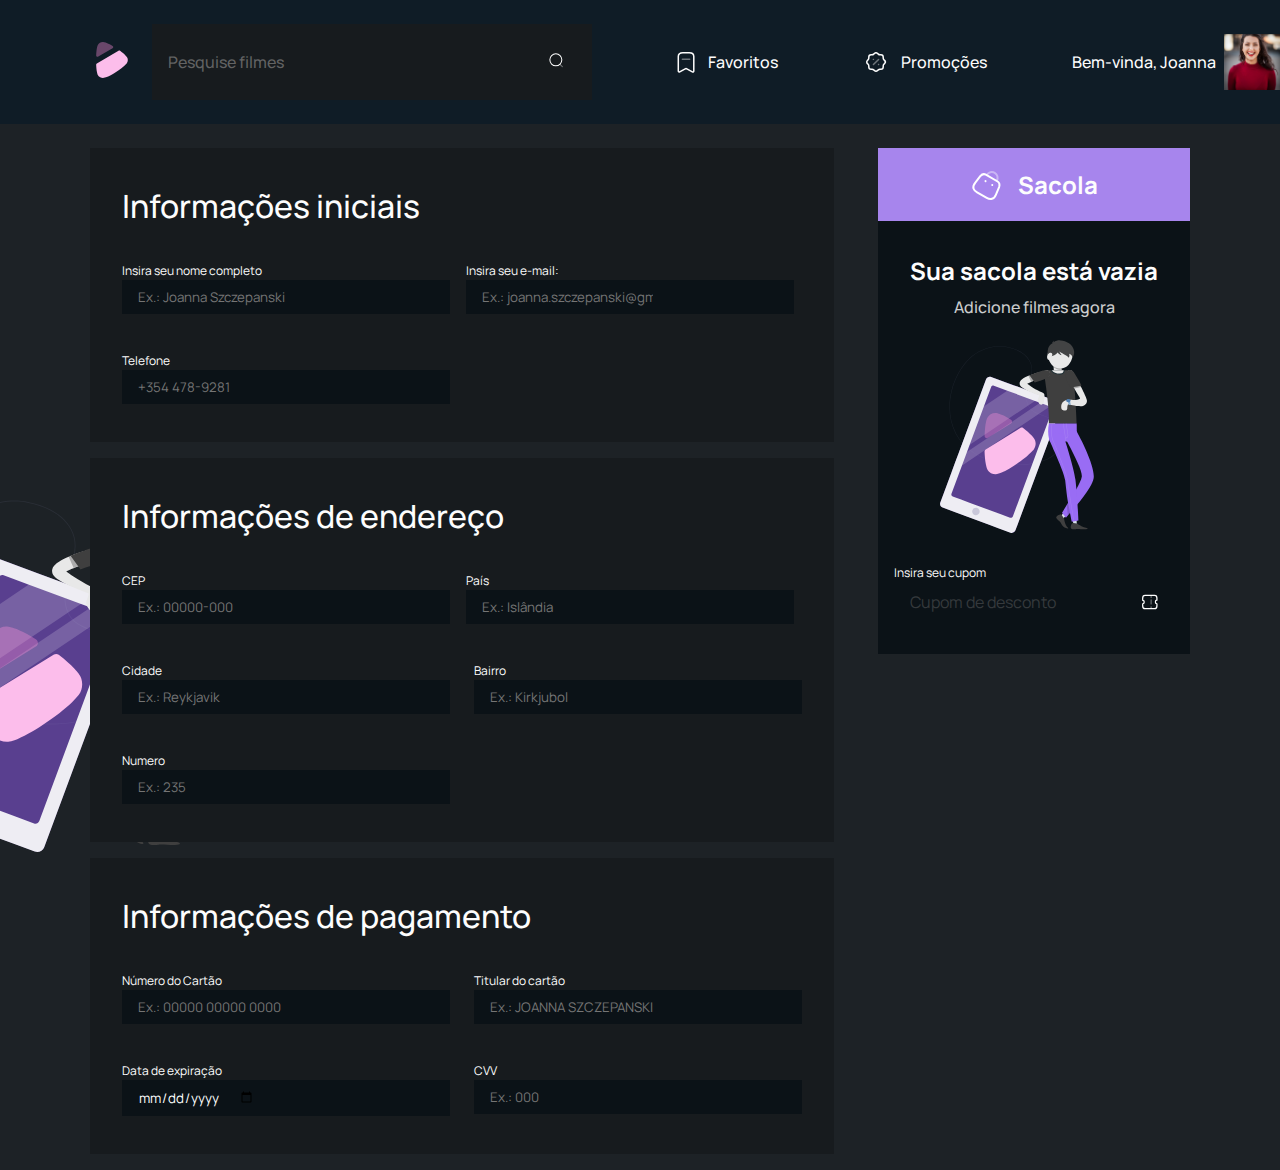
==== cadastro.html @ dea57fe6 "New commit. New styles and pages were added." ====
<!DOCTYPE html>
<html lang="en">
<head>
    <meta charset="UTF-8">
    <meta name="viewport" content="width=device-width, initial-scale=1.0">
    <link rel="icon" href="./images/favicon.svg">
    <link rel="stylesheet" href="./styles/main.css">
    <link rel="stylesheet" href="./styles/cadastro.css">
    <title>Cúbicos - Página de Cadastro</title>
</head>
<body>
    <header>
        <div class="menu-logo">
            <img class="logo" src="./images/logo.svg" alt="logo">
        </div>
        <nav>
            <div class="pesquisa">
                <input type="text" placeholder="Pesquise filmes">
                <button type="button"><img src="./images/lupa.svg" alt="lupa"></button>
            </div>
            <button class="fav">
                <img src="./images/Bookmark.svg" alt="">
                <span>Favoritos</span>
            </button>
            <button class="prom">
                <img src="./images/Discount.svg" alt="">
                <span>Promoções</span>
            </button>
            <button class="perfil">
                <span>Bem-vinda, Joanna</span>
                <img src="./images/perfil.jpg" alt="foto perfil">
            </button>
        </nav>
    </header>
    <!--Corpo-->
    <div class="corpo">
        <main class="forms">
            <form class="iniciais">
                <h2>Informações iniciais</h2>
                <div>
                <label for="name">
                    Insira seu nome completo <br>
                    <div>
                        <input type="text" id="name" placeholder="Ex.: Joanna Szczepanski">
                    </div>
                </label>
                <br>
                <label for="mail">
                    Insira seu e-mail: <br>
                    <div>
                        <input type="email" placeholder="Ex.: joanna.szczepanski@gmail.com">
                    </div>
                </label>
                <br>
                <label for="phone">
                    Telefone <br>
                    <div>
                        <input inputmode="tel" id="phone" placeholder="+354 478-9281">
                    </div>
                </label>
            </div>
            </form>


            <form class="endereço">
                <h2>Informações de endereço</h2>
                <div>
                    <label for="cep">
                        CEP <br>
                        <div>
                            <input inputmode="numeric" id="cep" placeholder="Ex.: 00000-000">
                        </div>
                    </label>
                    <br>
                    <label for="country">
                        País <br>
                        <div>
                            <input id="country" type="text" placeholder="Ex.: Islândia">
                        </div>
                    </label>
                    <br>
                    <label for="city">
                        Cidade <br>
                        <div>
                            <input type="text" id="city" placeholder="Ex.: Reykjavik">
                        </div>
                    </label>
                    <label for="neighborhood">
                        Bairro <br>
                        <div>
                            <input type="text" id="neighborhood" placeholder="Ex.: Kirkjubol">
                        </div>
                    </label>
                    <label for="num">
                        Numero <br>
                        <div>
                            <input inputmode="numeric" id="num" placeholder="Ex.: 235">
                        </div>
                    </label>
                </div>
            </form>
            <form class="pagamento">
                <h2>Informações de pagamento</h2>
                <div>
                    <label for="creditcard">
                        Número do Cartão <br>
                        <div>
                            <input inputmode="numeric" id="creditcard" placeholder="Ex.: 00000 00000 0000">
                        </div>
                    </label>
                    <label for="namecard">
                        Titular do cartão <br>
                        <div>
                            <input inputmode="numeric" id="namecard" placeholder="Ex.: JOANNA SZCZEPANSKI">
                        </div>
                    </label>
                    <label for="date">
                        Data de expiração <br>
                        <div>
                            <input type="date" id="date" placeholder="Ex.: MM/AAAA">
                        </div>
                    </label>
                    <label for="CVV">
                        CVV <br>
                        <div>
                            <input inputmode="numeric" id="CVV" placeholder="Ex.: 000">
                        </div>
                    </label>
                </div>
            </form>

        </main>
        
        <div class="sidenav">
            <div class="sacola">
                <img src="./images/Bag.svg" alt="">
                <span>Sacola</span>
            </div>
            <div class="resto">
                <h3>Sua sacola está vazia</h3>
                <p>Adicione filmes agora</p>
                <div class="img-container">
                    <img src="./images/Social Media.svg" alt="">
                </div>
                <h5>Insira seu cupom</h5>
                <label for="ticket">
                    <input id="ticket" name="ticket" type="text" placeholder="Cupom de desconto">
                    <img src="./images/Ticket.svg" alt="">
                </label>
            </div>
        </div>
    </div>
    
</body>
</html>
---- styles/main.css ----
@import url('https://fonts.googleapis.com/css2?family=Manrope:wght@200;300;400;500;600;700;800&display=swap');
@import url('https://fonts.googleapis.com/css2?family=Quantico:ital,wght@0,400;0,700;1,400;1,700&display=swap');


*{
    margin: 0;
    padding: 0;
    border: 0;
    box-sizing: border-box;
    font-family: 'Manrope', sans-serif;
}

body {
    min-height: 100vh;
    font-family: 'Manrope', sans-serif;
    background-color: #1D2226;
}

/*Estilizando o cabeçalho*/
header {
    display: flex;
    align-items: center;
    position: sticky;
    top: 0;
    z-index: 100;
    padding: 1.5rem 0 1.5rem 2rem;
    background-color: #0F1C26;
    margin-bottom: 1.5rem;
    flex-wrap: wrap;

}

header .menu-logo {
    margin-left: 4rem;
    margin-right: 1.5rem;
}

header nav {
    flex: 1;
    display: flex;
    align-items: center;
    justify-content: space-between;
    max-width: 1250px;
    flex-wrap: wrap;
}
nav .pesquisa {

    display: flex;
    justify-content: space-between;
    align-items: center;
    flex-wrap: wrap;
    width: 440px;
    padding: 1rem;
    background: #171B1E;
}

header nav .pesquisa input {
    font-weight: 500;
    font-size: 1rem;    
    line-height: 150%;
    color: #FDFDFD;
    opacity: 0.8;
    background: #171B1E;
}

nav .pesquisa button{
    background-color: #171B1E;
    padding: 0.5rem;
}
nav .pesquisa button img {
    object-fit: cover;
    width: 1.5rem;
    height: 1.5rem;
}
header nav .fav,
header nav .prom,
header nav .perfil {
    display: flex;
    align-items: center;
    background-color: #0F1C26;
}

header nav .fav span,
header nav .prom span,
header nav .perfil span {
    font-style: normal;
    font-weight: 500;
    font-size: 1rem;
    line-height: 150%;
    color: #FDFDFD;
}

header nav .fav img,
header nav .prom img {
    margin-right: .8rem;
}

header nav .perfil img {
    margin-left: .5rem;
    object-fit: cover;
    width: 56px;
    height: 56px;
}


/*Cupom*/
article{
    margin-bottom: 2.5rem;
}

.cupom {

    display: flex;

    background-repeat: no-repeat;
    background-size: contain;/*Posicionamento da imagem dentro do container*/

    background-image: url(/images/background-cupom.svg);

}
.cupom .esquerda {
    flex: 1;
    display: flex;
    flex-direction: column;
    padding: 1rem 1.5rem;

}
.cupom .esquerda h2 {
    font-family: 'Quantico';
    font-style: normal;
    font-weight: normal;
    font-size: 40px;
    line-height: 150%;
    color: #0F0915;
    opacity: 0.8;
}
.cupom .esquerda h4 {
    display: flex;

    align-items: center;

    font-family: 'Quantico';
    font-style: normal;
    font-weight: normal;
    font-size: 1rem;
    line-height: 150%;
    color: #0F0915;

    opacity: 0.8;
}

.cupom .esquerda h4 img {
    margin-right: 8px;
}

.cupom span {
    align-self: center;
    opacity: 0.2;
    border: 1px solid #F294D8;
    height: 46px;
    transform: rotate(180deg);
}
.cupom .direita {
    position: relative;
    flex: 1;
    display: flex;
    justify-content: space-between;

    padding: 1.5rem 0;
}
.cupom .direita > img {
    align-self: flex-end;
    position: absolute;
    top: -45px;
    left: 45%;
}
.cupom .direita .info {
    flex: 1;
    display: flex;
    flex-direction: column;
    padding: 0 1.5rem
}
.cupom .direita .info h3 {

    font-size: 1.5rem;
    line-height: 150%;
    color: #0F0915;
    opacity: 0.8;
    margin-bottom: 16px;
}
.cupom .direita .info h4 {
    
    display: flex;

    align-items: center;


    font-size: 16px;
    line-height: 150%;
    color: #0F0915;

    opacity: 0.8;
}

.cupom .direita h4 img {
    margin-right: 10px;
}

/*Corpo da página*/
.corpo {
    display: flex;
    justify-content: space-between;

    max-width: 1300px;
    margin: 0 auto;
}
.conteudo {
    max-width: 937px;
}
.top-filmes {
    display: flex;
    flex-direction: column;
}

.top-filmes h2{
    align-self: flex-start;
    font-family: 'Manrope';
    font-style: normal;
    font-weight: bold;
    font-size: 1.5rem;
    line-height: 150%;
    color: #FDFDFD;

    margin-bottom: 1rem;
}
.cards-top {

    flex: 1;
    width: 100%;
    display: flex;
    align-items: center;
    justify-content: space-between;
}

.top-card {

    height: 300px;
    width: 170px;
    flex: 1;

    opacity: 0.8;
}
.top-card + .top-card {
    margin-left: 1.5rem;
}
.top-card .nota {
    display: flex;
    justify-content: flex-end;
}

.top-card footer {

    display: flex;
    justify-content: space-between;
    background: #A785ED;
    padding: 0.25rem 0.5rem;
    margin: 0.5rem 0.5rem 0.375rem 0.5rem;
    color: #EEE6FF;

    font-family: 'Manrope';
    font-style: normal;
    font-weight: bold;
    font-size: 12px;
    line-height: 150%;
}
/*Filmes*/

.lista-filmes {
    display: flex;
    flex-direction: column;

}
.lista-filmes h2 {
    

    font-style: normal;
    font-weight: bold;
    font-size: 1.5rem;
    line-height: 150%;
    color: #FDFDFD;
    margin-bottom: 1rem;
}
.botoes-filtro {

    display: flex;
    justify-content: space-between;
    margin-bottom: 1.5rem;
}

.botoes-filtro button {
    
    background-color:  #E5E5E5;
    /*background: rgba(225, 131, 200, 0.2);*/
    /*border: 2px solid #E183C8;*/

    border: 2px solid #FFFFFF;
    width: 170px;
    padding: 0.5rem; 

    flex-grow: 1;
    border: 2px solid #4A4E51;
    background-color: transparent;
    color:  #4A4E51;
    padding: 8px;
    font-weight: 600;
    font-size: 16px;
    max-width: 170px;

}

.filmes {

    display: flex;
    align-items: center;
    flex-wrap: wrap;
}

.filme {
    flex-wrap: wrap;
    height: 300px;
    width: 168px;
    margin-right: 1.5rem;
    opacity: 0.8;
}
.filme:nth-child(5n){
    margin-right: 0;
}

.filme .nota {
    display: flex;
    justify-content: flex-end;
}

.filme footer {

    display: flex;
    justify-content: space-between;
    background: #A785ED;
    padding: 0.25rem 0.5rem;
    margin: 0.5rem 0.5rem 0.375rem 0.5rem;
    color: #EEE6FF;

    font-family: 'Manrope';
    font-style: normal;
    font-weight: bold;
    font-size: 12px;
    line-height: 150%;
}

/*Barra lateral*/
.sidenav{
    flex: 1;
    max-width: 312px;

}
.sidenav .sacola {
    display: flex;
    justify-content: center;
    align-items: center;
    background: linear-gradient(0deg, #A785ED, #A785ED), #C4C4C4;
    padding: 18px;
}

.sidenav .sacola span {

    font-style: normal;
    font-weight: bold;
    font-size: 1.5rem;
    line-height: 150%;
    text-align: center;
    margin-left: 12px;
    color: #FDFDFD;
}

.sidenav .resto {
    display: flex;
    flex-direction: column;

    padding: 2rem 1rem;
    
    background: #0B1217;
}

.sidenav .resto h3{

    align-self: center;
    font-weight: bold;
    font-size: 1.5rem;
    line-height: 150%;  

    color: #FDFDFD;
    margin-bottom: 6px;
}

.sidenav .resto > p {


    font-weight: 500;
    font-size: 16px;
    line-height: 150%;
    text-align: center;
    color: #FDFDFD;

    opacity: 0.8;
}

.sidenav .resto h5 {
    text-align: left;
    font-style: normal;
    font-weight: normal;
    font-size: 12px;
    line-height: 150%;
    color: #FDFDFD;
}

.sidenav .resto label {
    display: flex;
    align-items: center;
    justify-content: space-between;
    background: #0B1217;
    padding: .5rem 1rem;
}

.sidenav .resto label input {
    background: #0B1217;

    font-size: 1rem;
    line-height: 150%;
    color: #FDFDFD;
    opacity: 0.4;
}
---- styles/cadastro.css ----
body {
    background-image: url(/images/background-media.svg);
    background-repeat: no-repeat;

    background-position: left;
    background-position-y: 450px;

}
.corpo {
    max-width: 1100px;
    margin: 0 auto;
}

 .forms form {


    padding: 34px 32px 0;
    display: flex;
    flex-direction: column;
    justify-content: space-between;
    width: 744px;

    margin-bottom: 1rem;

    background: #171B1E;

}
.forms form > h2 {

    font-weight: 500;
    font-size: 32px;
    line-height: 150%;

    color: #FDFDFD;
    margin-bottom: 2rem;
}
.forms form div {

    display: flex;
    justify-content: space-between;
    flex-wrap: wrap;
}

.forms form div label {
    font-size: 12px;
    line-height: 150%;
    color: #FDFDFD;
    margin-bottom: 38px;
}

.forms form div label div {
    flex: 1;
    display: flex;
    width: 328px;
    padding: 0.5rem 1rem;
    background: #0B1217;

}

.forms form div label input {
    background: #0B1217;
    color: white;
}

.forms form div label div:hover{
    background: #0B1217;
    border: 1px solid #8C8C8C;
}

.forms form div label div:focus input{

    border: 1px solid #FDFDFD;
}
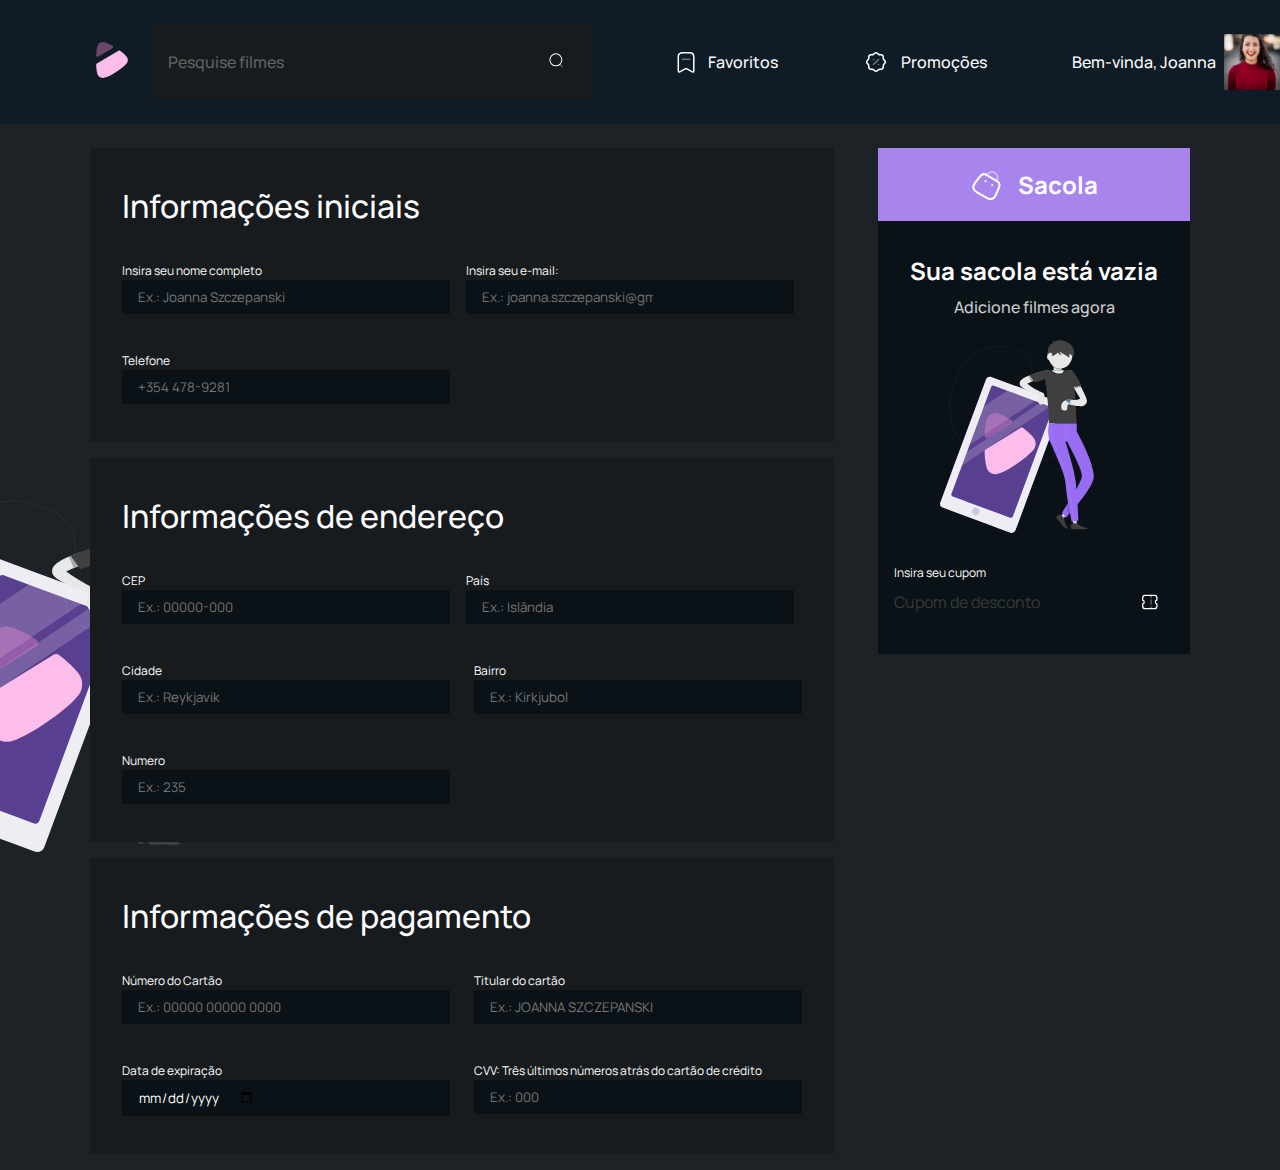
==== commit d96d1b76: "New commit. Almost done. Missing a few style properties and some logic." ====
--- a/cadastro.html
+++ b/cadastro.html
@@ -121,7 +121,7 @@
                         </div>
                     </label>
                     <label for="CVV">
-                        CVV <br>
+                        CVV: Três últimos números atrás do cartão de crédito<br>
                         <div>
                             <input inputmode="numeric" id="CVV" placeholder="Ex.: 000">
                         </div>
@@ -150,6 +150,7 @@
             </div>
         </div>
     </div>
+    <script src="/scripts/scripts.js"></script>
     
 </body>
 </html>--- a/styles/main.css
+++ b/styles/main.css
@@ -8,6 +8,9 @@
     border: 0;
     box-sizing: border-box;
     font-family: 'Manrope', sans-serif;
+}
+ul li {
+    list-style-type: none;
 }
 
 body {
@@ -63,6 +66,14 @@
     background: #171B1E;
 }
 
+
+header nav .pesquisa:hover {
+    border: 1px solid #8C8C8C;
+}
+header nav .pesquisa:focus input{
+    border: 1px solid #FDFDFD;
+}
+
 nav .pesquisa button{
     background-color: #171B1E;
     padding: 0.5rem;
@@ -114,7 +125,7 @@
 
     background-repeat: no-repeat;
     background-size: contain;/*Posicionamento da imagem dentro do container*/
-
+    cursor: pointer;
     background-image: url(/images/background-cupom.svg);
 
 }
@@ -153,7 +164,7 @@
     margin-right: 8px;
 }
 
-.cupom span {
+.cupom > span {
     align-self: center;
     opacity: 0.2;
     border: 1px solid #F294D8;
@@ -189,21 +200,26 @@
     margin-bottom: 16px;
 }
 .cupom .direita .info h4 {
-    
-    display: flex;
-
-    align-items: center;
-
-
-    font-size: 16px;
-    line-height: 150%;
-    color: #0F0915;
-
-    opacity: 0.8;
-}
-
-.cupom .direita h4 img {
+    display: flex;
+    align-items: center;
+
+}
+
+.cupom .direita .info h4 img {
     margin-right: 10px;
+}
+.cupom .direita .info h4 span {
+    font-family: 'Quantico';
+    font-style: normal;
+    font-weight: normal;
+    font-size: 1rem;
+    line-height: 150%;
+
+/* identical to box height, or 24px */
+
+color: #0F0915;
+
+opacity: 0.8;
 }
 
 /*Corpo da página*/
@@ -220,12 +236,11 @@
 .top-filmes {
     display: flex;
     flex-direction: column;
+    margin-bottom: 2.5rem;
 }
 
 .top-filmes h2{
-    align-self: flex-start;
-    font-family: 'Manrope';
-    font-style: normal;
+
     font-weight: bold;
     font-size: 1.5rem;
     line-height: 150%;
@@ -234,9 +249,8 @@
     margin-bottom: 1rem;
 }
 .cards-top {
-
-    flex: 1;
-    width: 100%;
+    flex: 1;
+
     display: flex;
     align-items: center;
     justify-content: space-between;
@@ -244,21 +258,69 @@
 
 .top-card {
 
-    height: 300px;
-    width: 170px;
-    flex: 1;
-
-    opacity: 0.8;
-}
+    width: 168px;
+    flex: 1;
+}
+
+.card-content {
+    height: 270px;
+    width: 169px;
+    background-position: center;
+    flex: 1;
+    display:flex;
+    flex-direction: column;
+    background: rgba(0, 0, 0, 0.4);
+    cursor: pointer;
+}
+
+.card-content:hover {
+    background:rgba(0, 0, 0, 0.8);
+    transition: 400ms;
+}
+
+
 .top-card + .top-card {
     margin-left: 1.5rem;
 }
-.top-card .nota {
-    display: flex;
-    justify-content: flex-end;
-}
-
-.top-card footer {
+.top-card .card-content .estrela {
+    flex:1;
+    margin-top: 9px;
+    margin-left: 6px;
+}
+
+.top-card .card-content div {
+    display: flex;
+    justify-content: space-between;
+    align-items: center;
+
+    padding: 0 0.5rem 0 0;
+
+}
+
+ .top-card .card-content div .nota {
+
+    text-align: right;
+    font-weight: bold;
+    font-size: 12px;
+    width: 150px;
+    line-height: 150%;
+    color: #FBCD6E;
+} 
+
+.top-card .card-content div .titulo {
+
+    padding-left: 0.5rem;
+    font-weight: bold;
+    font-size: 16px;
+    line-height: 150%;
+    color: #FDFDFD;
+}
+
+.top-card .card-content .nota  span:first-child {
+    margin-right: 6px;
+}
+
+.top-card .card-content footer {
 
     display: flex;
     justify-content: space-between;
@@ -267,8 +329,7 @@
     margin: 0.5rem 0.5rem 0.375rem 0.5rem;
     color: #EEE6FF;
 
-    font-family: 'Manrope';
-    font-style: normal;
+
     font-weight: bold;
     font-size: 12px;
     line-height: 150%;
@@ -282,8 +343,6 @@
 }
 .lista-filmes h2 {
     
-
-    font-style: normal;
     font-weight: bold;
     font-size: 1.5rem;
     line-height: 150%;
@@ -308,40 +367,107 @@
     padding: 0.5rem; 
 
     flex-grow: 1;
-    border: 2px solid #4A4E51;
-    background-color: transparent;
+    background: rgba(225, 131, 200, 0.2);
+    border: 2px solid #E183C8;
     color:  #4A4E51;
     padding: 8px;
     font-weight: 600;
     font-size: 16px;
     max-width: 170px;
-
-}
-
+    color: #E183C8;
+    cursor: pointer;
+
+}
+
+.botoes-filtro button:hover {
+    background: none;
+    border: 2px solid #E183C8; 
+    transition: 400ms; 
+}
+
+.botoes-filtro button:focus{
+    background: none;
+    border: 2px solid #A785ED;
+    color: #A785ED;
+    transition: 400ms; 
+}
+
+.botoes-filtro .active {
+    background: none;
+    border: 2px solid #A785ED;
+    color: #A785ED;
+    transition: 400ms; 
+}
+/*Seção de filmes*/
 .filmes {
-
-    display: flex;
-    align-items: center;
+    flex: 1;
     flex-wrap: wrap;
+    display: flex;
+    align-items: center;
+    justify-content: space-between;
 }
 
 .filme {
-    flex-wrap: wrap;
-    height: 300px;
+
     width: 168px;
-    margin-right: 1.5rem;
-    opacity: 0.8;
-}
-.filme:nth-child(5n){
-    margin-right: 0;
-}
-
-.filme .nota {
-    display: flex;
-    justify-content: flex-end;
-}
-
-.filme footer {
+    margin-bottom: 1.5rem;
+
+}
+.filme .card-content {
+    height: 270px;
+    width: 168px;
+    flex: 1;
+    display:flex;
+    flex-direction: column;
+    background: rgba(0, 0, 0, 0.4);
+    cursor: pointer;
+}
+
+.filme .card-content:hover {
+    background: rgba(0, 0, 0, 0.8);
+    transition: 400ms;
+}
+
+
+.filme .card-content .estrela {
+    flex:1;
+    margin-top: 9px;
+    margin-left: 6px;
+}
+
+.filme .card-content div {
+    display: flex;
+    justify-content: space-between;
+    align-items: center;
+
+    padding: 0 0.5rem 0 0;
+
+}
+
+ .filme .card-content div .nota {
+
+    text-align: right;
+    font-weight: bold;
+    font-size: 12px;
+    width: 60px;
+    line-height: 150%;
+    color: #FBCD6E;
+} 
+
+.filme .card-content div .titulo {
+
+    padding-left: 0.5rem;
+    font-weight: bold;
+    font-size: 16px;
+    line-height: 150%;
+    color: #FDFDFD;
+}
+
+.filme .card-content .nota  span:first-child {
+    margin-right: 6px;
+}
+
+.filme .card-content footer {
 
     display: flex;
     justify-content: space-between;
@@ -350,11 +476,17 @@
     margin: 0.5rem 0.5rem 0.375rem 0.5rem;
     color: #EEE6FF;
 
-    font-family: 'Manrope';
-    font-style: normal;
+
     font-weight: bold;
     font-size: 12px;
     line-height: 150%;
+}
+
+.filme .card-content footer:hover {
+    
+    background: linear-gradient(0deg, rgba(46, 46, 46, 0.45), rgba(46, 46, 46, 0.45)), #A785ED;
+
+    color: #EEE6FF;
 }
 
 /*Barra lateral*/
@@ -428,7 +560,7 @@
     align-items: center;
     justify-content: space-between;
     background: #0B1217;
-    padding: .5rem 1rem;
+    padding: .5rem 1rem .5rem 0;
 }
 
 .sidenav .resto label input {
@@ -440,7 +572,71 @@
     opacity: 0.4;
 }
 
-
-
-
-
+/*Ao criar a sacola de compras*/
+.resto div > .item {
+
+    display: flex;
+
+    justify-content: space-between;
+
+    color: white;
+    margin-bottom: 10px;
+}
+
+.resto div > .item .dados {
+    display: flex;
+    align-items: center;
+    max-width: 180px;
+}
+
+.resto div > .item .dados div + div {
+    margin-left: 13px;
+}
+.resto div > .item .dados div p + p{
+    margin-top: 8px;
+}
+.resto div > .item .dados img{
+    width: 50px;
+    height: 70px;
+    object-fit: cover;
+}
+
+.resto div > .item .opt {
+    display: flex;
+    align-items: center;
+    max-width: 86px;
+    flex: 1;
+    justify-content: space-between;
+}
+.resto div > .item .opt button {
+    background: linear-gradient(0deg, rgba(0, 0, 0, 0.37), rgba(0, 0, 0, 0.37));
+backdrop-filter: blur(15px);
+}
+
+.resto > div > button {
+    text-align: center;
+    background: #E25EBF;
+    width: 280px;
+    padding: 1rem;
+
+    font-weight: bold;
+    font-size: 16px;
+    line-height: 150%;
+    
+    cursor: pointer;
+    
+    color: #FDFDFD;
+}
+
+.resto > div > button:hover{
+    background: linear-gradient(0deg, rgba(225, 123, 123, 0.45), rgba(225, 123, 123, 0.45)), #FFB6EB;
+box-shadow: 0px 16px 24px -12px rgba(226, 94, 191, 0.16);
+transition: 400ms;
+}
+.resto > div > button:active{
+    background: linear-gradient(0deg, rgba(225, 123, 123, 0.6), rgba(225, 123, 123, 0.6)), #FFB6EB;
+    box-shadow: 0px 16px 24px -12px rgba(226, 94, 191, 0.5);
+}
+
+
+
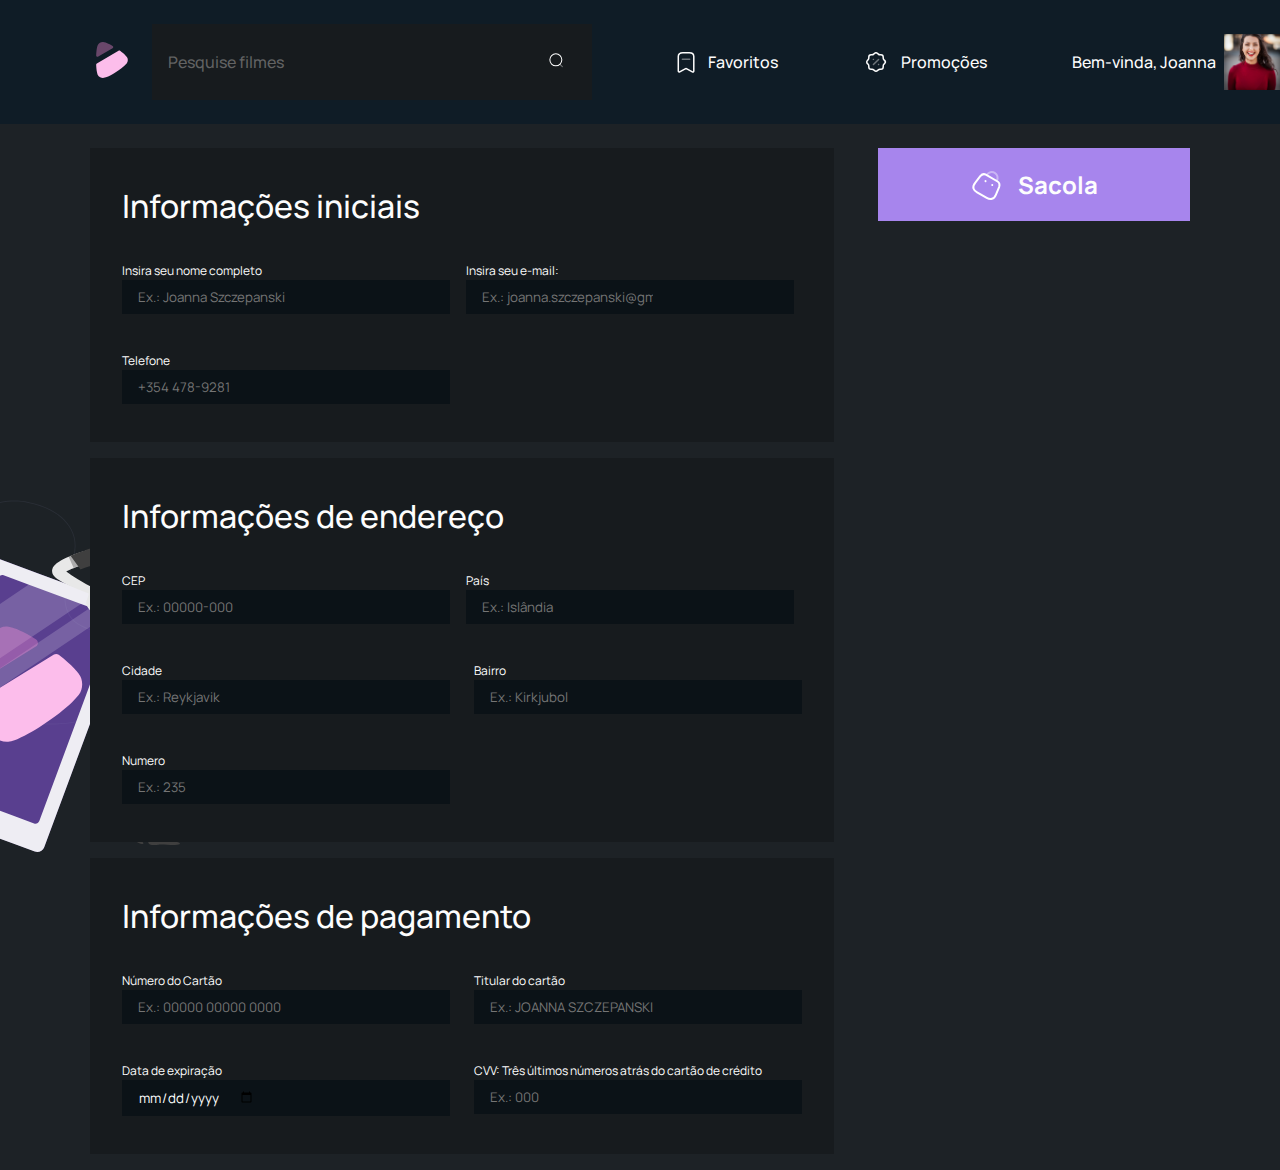
==== commit 27ef84d5: "New commit. New functionalities were added" ====
--- a/cadastro.html
+++ b/cadastro.html
@@ -136,7 +136,7 @@
                 <img src="./images/Bag.svg" alt="">
                 <span>Sacola</span>
             </div>
-            <div class="resto">
+            <!-- <div class="resto">
                 <h3>Sua sacola está vazia</h3>
                 <p>Adicione filmes agora</p>
                 <div class="img-container">
@@ -147,10 +147,10 @@
                     <input id="ticket" name="ticket" type="text" placeholder="Cupom de desconto">
                     <img src="./images/Ticket.svg" alt="">
                 </label>
-            </div>
+            </div> -->
         </div>
     </div>
-    <script src="/scripts/scripts.js"></script>
+    <script src="/scripts/scripts-cadastro.js"></script>
     
 </body>
 </html>--- a/styles/main.css
+++ b/styles/main.css
@@ -610,10 +610,22 @@
 }
 .resto div > .item .opt button {
     background: linear-gradient(0deg, rgba(0, 0, 0, 0.37), rgba(0, 0, 0, 0.37));
+    backdrop-filter: blur(15px);
+    cursor: pointer;
+}
+
+.resto div > .item .opt button:hover {
+    background: linear-gradient(0deg, rgba(107, 107, 107, 0.37), rgba(107, 107, 107, 0.37));
+    backdrop-filter: blur(15px);
+}
+.resto div > .item .opt button:active {
+background: linear-gradient(0deg, rgba(191, 191, 191, 0.37), rgba(191, 191, 191, 0.37));
 backdrop-filter: blur(15px);
 }
 
 .resto > div > button {
+    display: flex;
+    justify-content: space-between;
     text-align: center;
     background: #E25EBF;
     width: 280px;
--- a/styles/cadastro.css
+++ b/styles/cadastro.css
@@ -67,7 +67,66 @@
     border: 1px solid #8C8C8C;
 }
 
-.forms form div label div:focus input{
+.forms form div label div input:focus{
 
     border: 1px solid #FDFDFD;
-}+}
+
+.sidenav .resto {
+    display: flex;
+    flex-direction: column;
+
+    padding: 2rem 1rem;
+    
+    background: #0B1217;
+}
+
+.sidenav .resto h3{
+
+    align-self: center;
+    font-weight: bold;
+    font-size: 1.5rem;
+    line-height: 150%;  
+
+    color: #FDFDFD;
+    margin-bottom: 6px;
+}
+
+.sidenav .resto > p {
+
+
+    font-weight: 500;
+    font-size: 16px;
+    line-height: 150%;
+    text-align: center;
+    color: #FDFDFD;
+
+    opacity: 0.8;
+}
+
+.sidenav .resto h5 {
+    text-align: left;
+    font-style: normal;
+    font-weight: normal;
+    font-size: 12px;
+    line-height: 150%;
+    color: #FDFDFD;
+}
+
+.sidenav .resto label {
+    display: flex;
+    align-items: center;
+    justify-content: space-between;
+    background: #0B1217;
+    padding: .5rem 1rem .5rem 0;
+}
+
+.sidenav .resto label input {
+    background: #0B1217;
+
+    font-size: 1rem;
+    line-height: 150%;
+    color: #FDFDFD;
+    opacity: 0.4;
+}
+
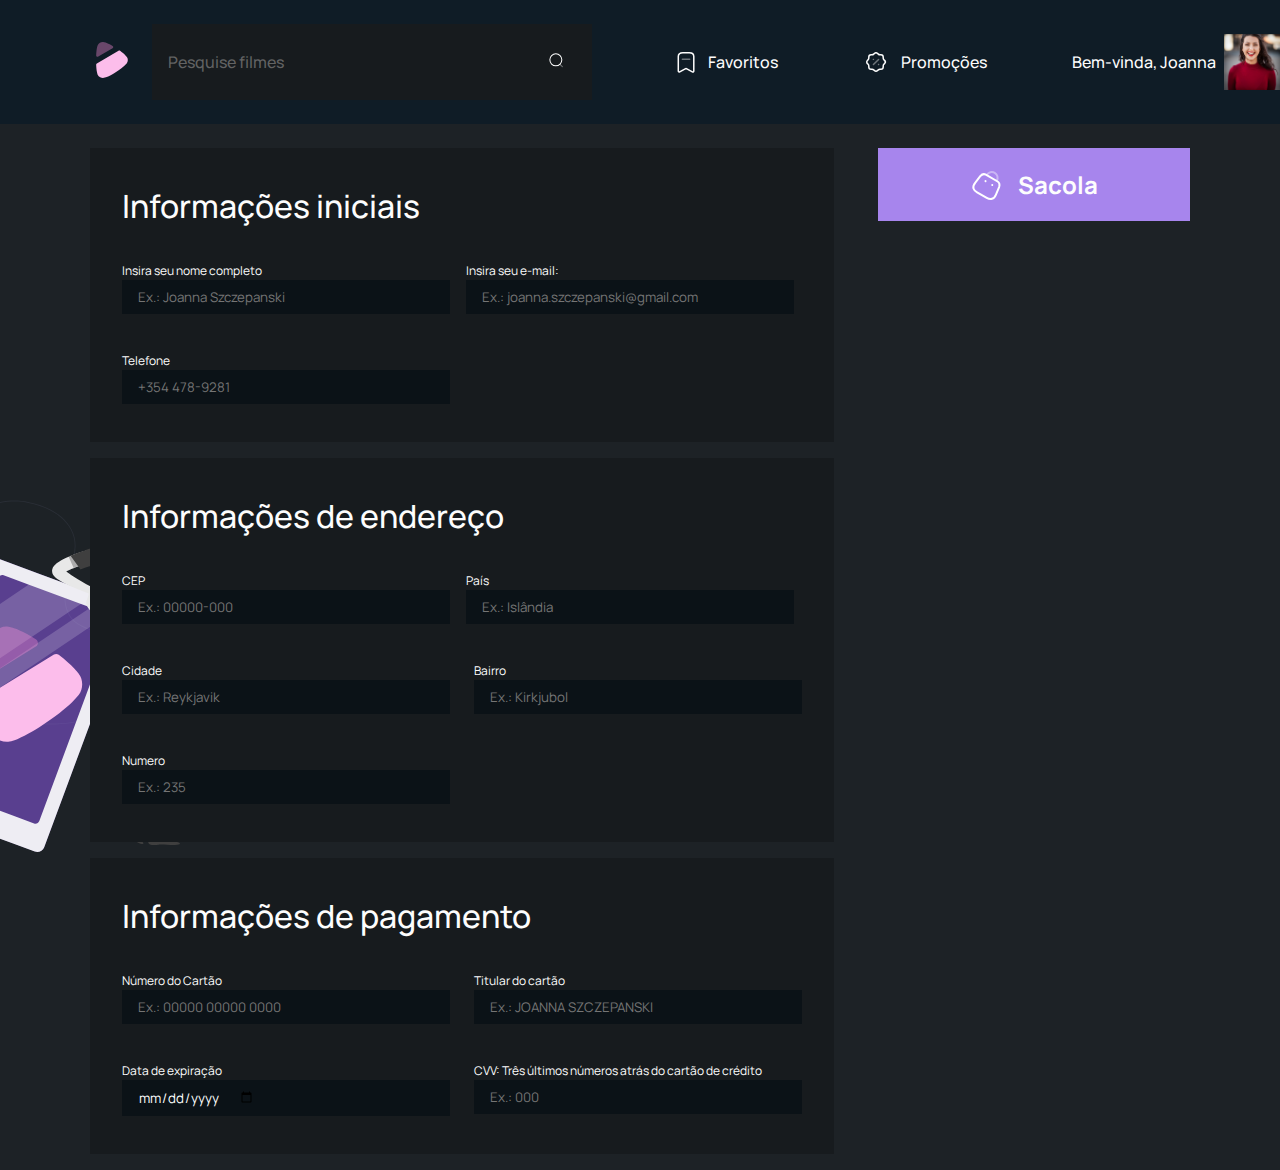
==== commit 784dfe3b: "Last commit. Project is done." ====
--- a/cadastro.html
+++ b/cadastro.html
@@ -40,23 +40,23 @@
                 <div>
                 <label for="name">
                     Insira seu nome completo <br>
-                    <div>
+
                         <input type="text" id="name" placeholder="Ex.: Joanna Szczepanski">
-                    </div>
+
                 </label>
                 <br>
                 <label for="mail">
                     Insira seu e-mail: <br>
-                    <div>
+
                         <input type="email" placeholder="Ex.: joanna.szczepanski@gmail.com">
-                    </div>
+
                 </label>
                 <br>
                 <label for="phone">
                     Telefone <br>
-                    <div>
+
                         <input inputmode="tel" id="phone" placeholder="+354 478-9281">
-                    </div>
+
                 </label>
             </div>
             </form>
@@ -67,35 +67,35 @@
                 <div>
                     <label for="cep">
                         CEP <br>
-                        <div>
+
                             <input inputmode="numeric" id="cep" placeholder="Ex.: 00000-000">
-                        </div>
+
                     </label>
                     <br>
                     <label for="country">
                         País <br>
-                        <div>
+
                             <input id="country" type="text" placeholder="Ex.: Islândia">
-                        </div>
+
                     </label>
                     <br>
                     <label for="city">
                         Cidade <br>
-                        <div>
+
                             <input type="text" id="city" placeholder="Ex.: Reykjavik">
-                        </div>
+
                     </label>
                     <label for="neighborhood">
                         Bairro <br>
-                        <div>
+
                             <input type="text" id="neighborhood" placeholder="Ex.: Kirkjubol">
-                        </div>
+
                     </label>
                     <label for="num">
                         Numero <br>
-                        <div>
+
                             <input inputmode="numeric" id="num" placeholder="Ex.: 235">
-                        </div>
+
                     </label>
                 </div>
             </form>
@@ -104,27 +104,27 @@
                 <div>
                     <label for="creditcard">
                         Número do Cartão <br>
-                        <div>
+
                             <input inputmode="numeric" id="creditcard" placeholder="Ex.: 00000 00000 0000">
-                        </div>
+
                     </label>
                     <label for="namecard">
                         Titular do cartão <br>
-                        <div>
+
                             <input inputmode="numeric" id="namecard" placeholder="Ex.: JOANNA SZCZEPANSKI">
-                        </div>
+
                     </label>
                     <label for="date">
                         Data de expiração <br>
-                        <div>
+
                             <input type="date" id="date" placeholder="Ex.: MM/AAAA">
-                        </div>
+
                     </label>
                     <label for="CVV">
                         CVV: Três últimos números atrás do cartão de crédito<br>
-                        <div>
+
                             <input inputmode="numeric" id="CVV" placeholder="Ex.: 000">
-                        </div>
+
                     </label>
                 </div>
             </form>
@@ -136,18 +136,7 @@
                 <img src="./images/Bag.svg" alt="">
                 <span>Sacola</span>
             </div>
-            <!-- <div class="resto">
-                <h3>Sua sacola está vazia</h3>
-                <p>Adicione filmes agora</p>
-                <div class="img-container">
-                    <img src="./images/Social Media.svg" alt="">
-                </div>
-                <h5>Insira seu cupom</h5>
-                <label for="ticket">
-                    <input id="ticket" name="ticket" type="text" placeholder="Cupom de desconto">
-                    <img src="./images/Ticket.svg" alt="">
-                </label>
-            </div> -->
+
         </div>
     </div>
     <script src="/scripts/scripts-cadastro.js"></script>
--- a/styles/main.css
+++ b/styles/main.css
@@ -226,7 +226,7 @@
 .corpo {
     display: flex;
     justify-content: space-between;
-
+    flex-wrap: wrap;
     max-width: 1300px;
     margin: 0 auto;
 }
@@ -339,6 +339,7 @@
 .lista-filmes {
     display: flex;
     flex-direction: column;
+    flex-wrap: wrap;
 
 }
 .lista-filmes h2 {
@@ -350,7 +351,7 @@
     margin-bottom: 1rem;
 }
 .botoes-filtro {
-
+    flex-wrap: wrap;
     display: flex;
     justify-content: space-between;
     margin-bottom: 1.5rem;
@@ -411,6 +412,7 @@
 
     width: 168px;
     margin-bottom: 1.5rem;
+    flex-wrap: wrap;
 
 }
 .filme .card-content {
@@ -493,6 +495,7 @@
 .sidenav{
     flex: 1;
     max-width: 312px;
+    flex-wrap: wrap;
 
 }
 .sidenav .sacola {
@@ -501,6 +504,7 @@
     align-items: center;
     background: linear-gradient(0deg, #A785ED, #A785ED), #C4C4C4;
     padding: 18px;
+    flex-wrap: wrap;
 }
 
 .sidenav .sacola span {
--- a/styles/cadastro.css
+++ b/styles/cadastro.css
@@ -48,7 +48,7 @@
     margin-bottom: 38px;
 }
 
-.forms form div label div {
+.forms form div label input {
     flex: 1;
     display: flex;
     width: 328px;
@@ -62,12 +62,12 @@
     color: white;
 }
 
-.forms form div label div:hover{
+.forms form div label input:hover{
     background: #0B1217;
     border: 1px solid #8C8C8C;
 }
 
-.forms form div label div input:focus{
+.forms form div label input:focus{
 
     border: 1px solid #FDFDFD;
 }
